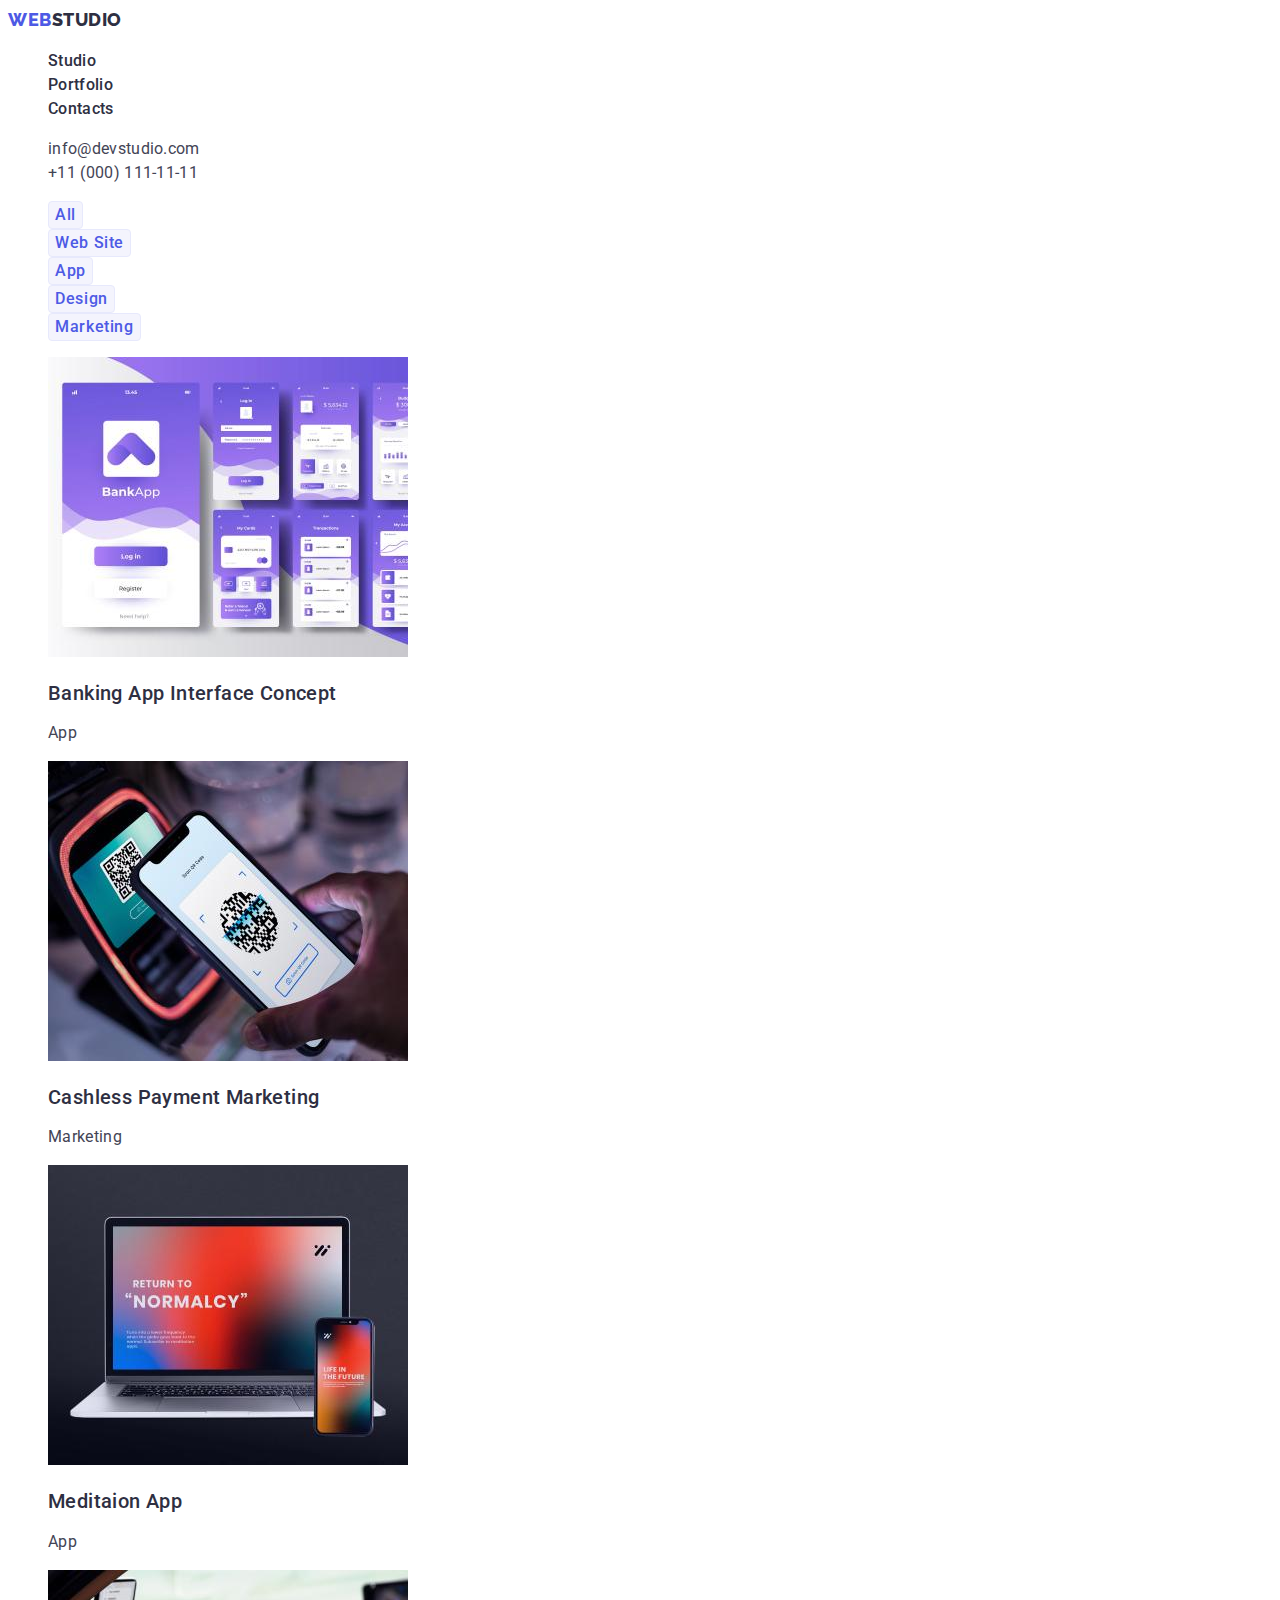
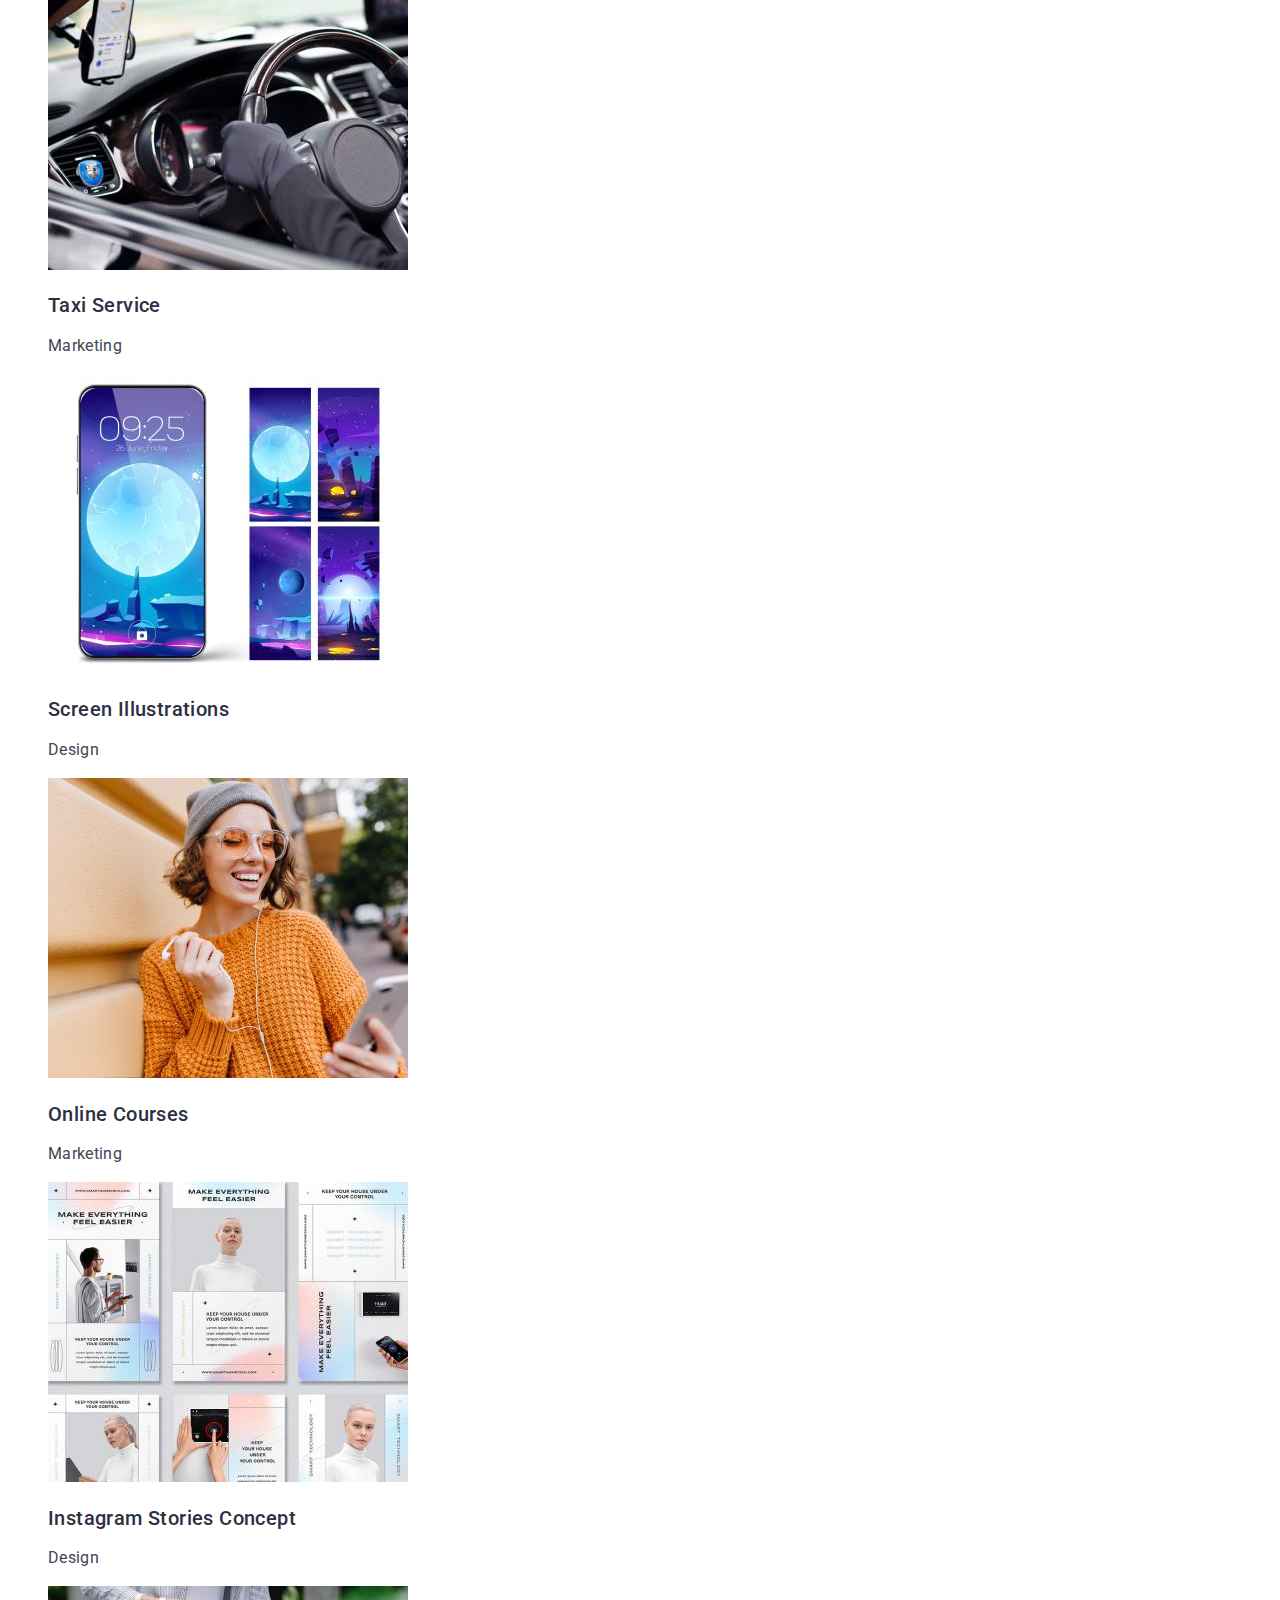
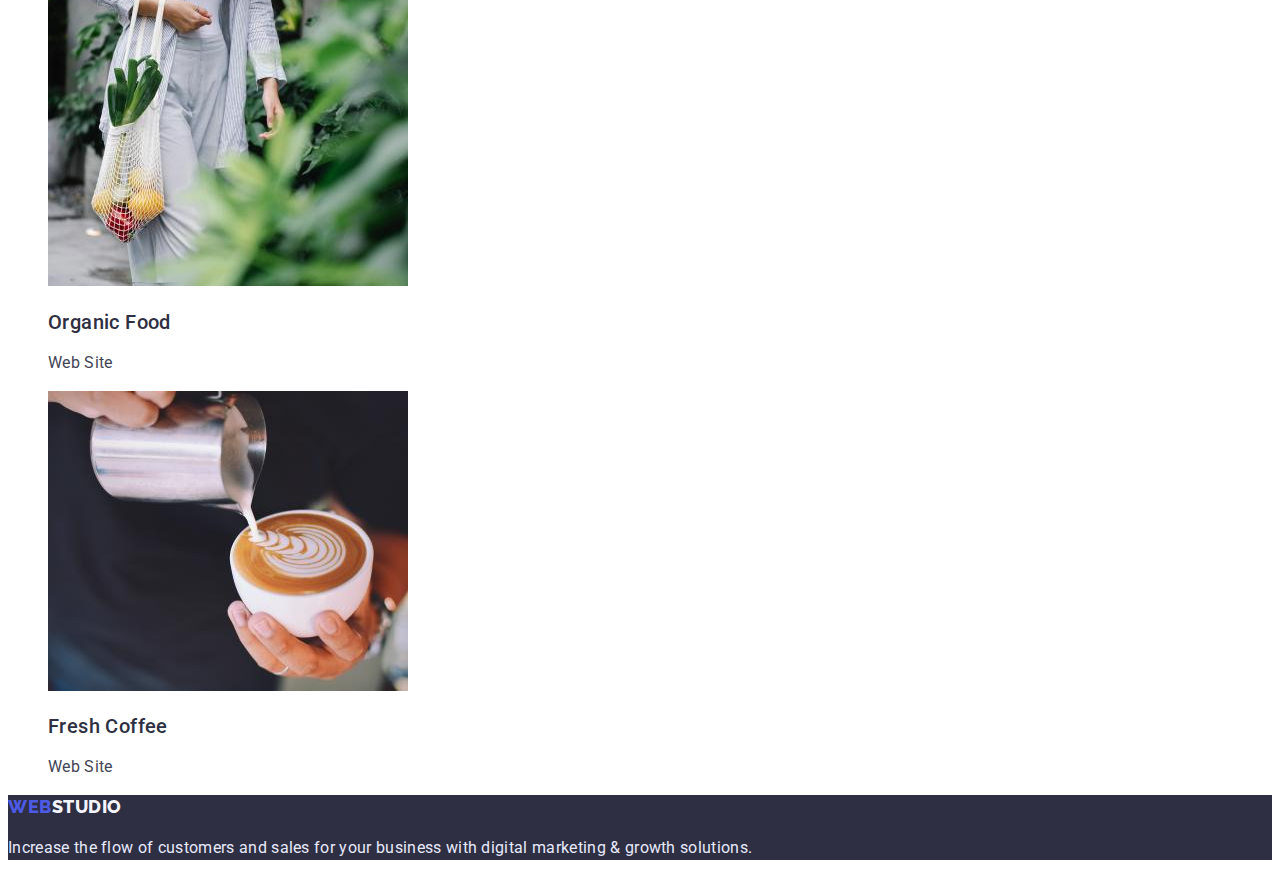
==== portfolio.html @ f460933a "Initial commit" ====
<!DOCTYPE html>
<html lang="en">
	<head>
		<meta charset="UTF-8" />
		<meta http-equiv="X-UA-Compatible" content="IE=edge" />
		<meta name="viewport" content="width=device-width, initial-scale=1.0" />
		<title>Portfolio</title>
		<link rel="stylesheet" href="./styles/styles.css" />
		<!-- fonts from google -->
		<link rel="preconnect" href="https://fonts.googleapis.com" />
		<link rel="preconnect" href="https://fonts.gstatic.com" crossorigin />
		<link
			href="https://fonts.googleapis.com/css2?family=Raleway:wght@800&family=Roboto:wght@400;500;700&display=swap"
			rel="stylesheet"
		/>
	</head>
	<body>
		<header>
			<nav>
				<a class="logo-head" href="./index.html"><span class="logo-web">WEB</span>STUDIO</a>
				<ul class="navigation-links">
					<li><a href="./index.html" class="link">Studio</a></li>
					<li><a href="./portfolio.html" class="link">Portfolio</a></li>
					<li><a href="" class="link">Contacts</a></li>
				</ul>
			</nav>

			<!-- contact info -->
			<address>
				<ul>
					<li><a href="mailto:info@devstudio.com" class="address">info@devstudio.com</a></li>
					<li><a href="tel:+110001111111" class="address">+11 (000) 111-11-11 </a></li>
				</ul>
			</address>
		</header>

		<main>
			<section>
				<h1 hidden>Our portfolio</h1>
				<ul class="filters">
					<li><button type="button" class="filters-buttons">All</button></li>
					<li><button type="button" class="filters-buttons">Web Site</button></li>
					<li><button type="button" class="filters-buttons">App</button></li>
					<li><button type="button" class="filters-buttons">Design</button></li>
					<li><button type="button" class="filters-buttons">Marketing</button></li>
				</ul>

				<!-- Portfolio pictures -->
				<ul>
					<li>
						<a href="" class="portfolios"
							><img src="./images/portfolio01.jpg" alt="Banking App Interface" width="360" />
							<h2 class="portfolio-title">Banking App Interface Concept</h2>
							<p class="kind-of-content">App</p></a
						>
					</li>
					<li>
						<a href="" class="portfolios"
							><img src="./images/portfolio02.jpg" alt="paying terminal with smartphone" width="360" />
							<h2 class="portfolio-title">Cashless Payment Marketing</h2>
							<p class="kind-of-content">Marketing</p></a
						>
					</li>
					<li>
						<a href="" class="portfolios"
							><img src="./images/portfolio03.jpg" alt="notebook with opened program" width="360" />
							<h2 class="portfolio-title">Meditaion App</h2>
							<p class="kind-of-content">App</p></a
						>
					</li>
					<li>
						<a href="" class="portfolios"
							><img
								src="./images/portfolio04.jpg"
								alt="taxi driver cockpit and smartphone with opened app on the display"
								width="360"
							/>
							<h2 class="portfolio-title">Taxi Service</h2>
							<p class="kind-of-content">Marketing</p></a
						>
					</li>
					<li>
						<a href="" class="portfolios"
							><img src="./images/portfolio05.jpg" alt="phone and different wallpapers" width="360" />
							<h2 class="portfolio-title">Screen Illustrations</h2>
							<p class="kind-of-content">Design</p></a
						>
					</li>
					<li>
						<a href="" class="portfolios"
							><img src="./images/portfolio06.jpg" alt="smiling woman with smartphone" width="360" />
							<h2 class="portfolio-title">Online Courses</h2>
							<p class="kind-of-content">Marketing</p></a
						>
					</li>
					<li>
						<a href="" class="portfolios"
							><img src="./images/portfolio07.jpg" alt="Instagram Stories Concept" width="360" />
							<h2 class="portfolio-title">Instagram Stories Concept</h2>
							<p class="kind-of-content">Design</p></a
						>
					</li>
					<li>
						<a href="" class="portfolios"
							><img src="./images/portfolio08.jpg" alt="woman with shopping bag full of food" width="360" />
							<h2 class="portfolio-title">Organic Food</h2>
							<p class="kind-of-content">Web Site</p></a
						>
					</li>
					<li>
						<a href="" class="portfolios"
							><img src="./images/portfolio09.jpg" alt="some person is pouring out a cup of coffe" width="360" />
							<h2 class="portfolio-title">Fresh Coffee</h2>
							<p class="kind-of-content">Web Site</p></a
						>
					</li>
				</ul>
			</section>
		</main>

		<!-- footer -->
		<footer>
			<a class="logo-footer" href="./index.html"><span class="logo-web">WEB</span>STUDIO</a>
			<p> Increase the flow of customers and sales for your business with digital marketing & growth solutions. </p>
		</footer>
	</body>
</html>
---- styles/styles.css ----
:root {
	--primary-title-color: #2e2f42;
	--primary-text-color: #434455;
	--secondary-background-color: #2e2f42;
	--hover-link-color: #404bbf;
}

body {
	background-color: #fff;
	color: #434455;

	font-family: Roboto;
	font-size: 16px;
	font-weight: 400;
	line-height: 1.5;
	letter-spacing: 0.02em;

	list-style: none;
}

ul {
	list-style-type: none;
}

/* ---------logo head------------ */
.logo-head,
.logo-footer {
	font-family: Raleway;
	font-size: 18px;
	font-weight: 800;
	line-height: 1.33;
	letter-spacing: 0.03em;
}
.logo-head {
	color: var(--primary-title-color);
}
/* ------------logo footer---------- */
.logo-footer {
	color: #f4f4fd;
}
.logo-web {
	color: #4d5ae5;
}

/* delating outlines of the links  */
a {
	text-decoration: none;
}
/* ---------- */

.navigation-links .link {
	font-size: 16px;
	font-weight: 500;
	line-height: 1.5;
	letter-spacing: 0.02em;

	color: var(--primary-title-color);
}

.navigation-links .link:focus,
.navigation-links .link:hover {
	color: var(--hover-link-color);
}

/* changing address font and color */
.address {
	font-style: normal;
	font-family: Roboto;
	font-size: 16px;
	font-weight: 400;
	line-height: 1.5;
	letter-spacing: 0.02em;

	color: var(--primary-text-color);
}

.address:focus,
.address:hover {
	color: var(--hover-link-color);
}

.hero-section {
	background-color: var(--secondary-background-color);
}

h1 {
	color: #fff;
	font-style: normal;
	font-weight: 700;
	font-size: 56px;
	line-height: 1.07;
	letter-spacing: 0.02em;
}

.hero-section-button {
	font-family: Roboto;
	font-size: 16px;
	font-weight: 500;
	line-height: 1.5;
	letter-spacing: 0.04em;
	border-style: solid;
	border-radius: 4px;
	border: none;

	background-color: #4d5ae5;
	color: #fff;
}
.hero-section-button:hover,
.hero-section-button:focus {
	background-color: var(--hover-link-color);
}

h3 {
	font-size: 20px;
	font-weight: 500;
	line-height: 1.2;
	letter-spacing: 0.02em;

	color: var(--primary-title-color);
}

h2 {
	font-size: 36px;
	font-weight: 700;
	line-height: 1.1;
	letter-spacing: 0.02em;

	color: var(--primary-title-color);
}
/* section 4 */
.fourth-section {
	background-color: #f4f4fd;
}
.team-card {
	background-color: #fff;
}

footer {
	background-color: var(--secondary-background-color);
	color: #e7e9fc;
}

/* -------------------------------portfolio------------------------------------ */

.portfolio-title {
	font-size: 20px;
	font-weight: 500;
	line-height: 1.2;
	letter-spacing: 0.02em;

	color: var(--primary-title-color);
}

.kind-of-content {
	font-family: Roboto;
	font-style: normal;
	font-weight: 400;
	font-size: 16px;
	line-height: 1.5;
	letter-spacing: 0.02em;

	color: #434455;
}

.filters-buttons {
	font-family: Roboto;
	background-color: #f4f4fd;
	color: #4d5ae5;
	border-color: #e7e9fc;
	border-style: solid;
	border-width: 1px;
	border-radius: 4px;

	font-weight: 500;
	font-size: 16px;
	line-height: 1.5;
	display: flex;
	align-items: center;
	text-align: center;
	letter-spacing: 0.04em;
}

.filters-buttons:focus,
.filters-buttons:hover {
	background-color: var(--hover-link-color);
	color: #fff;
}
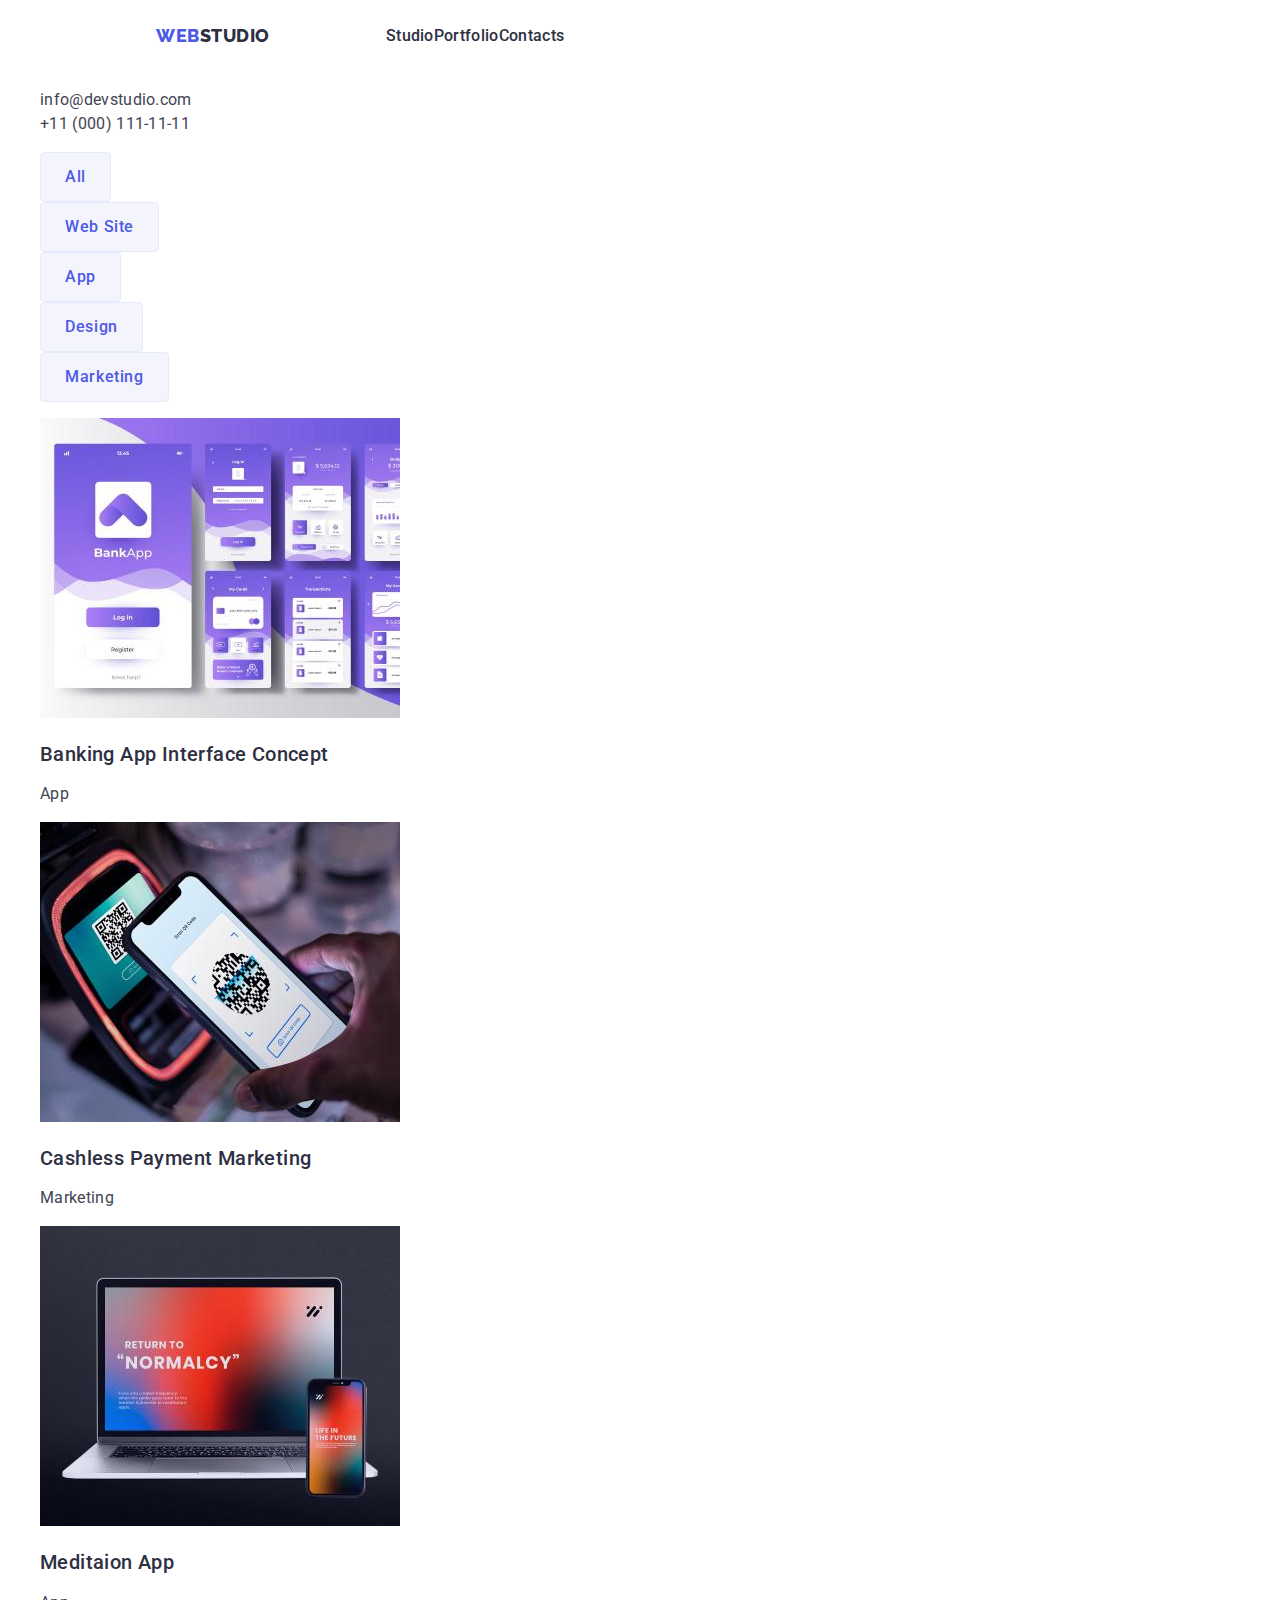
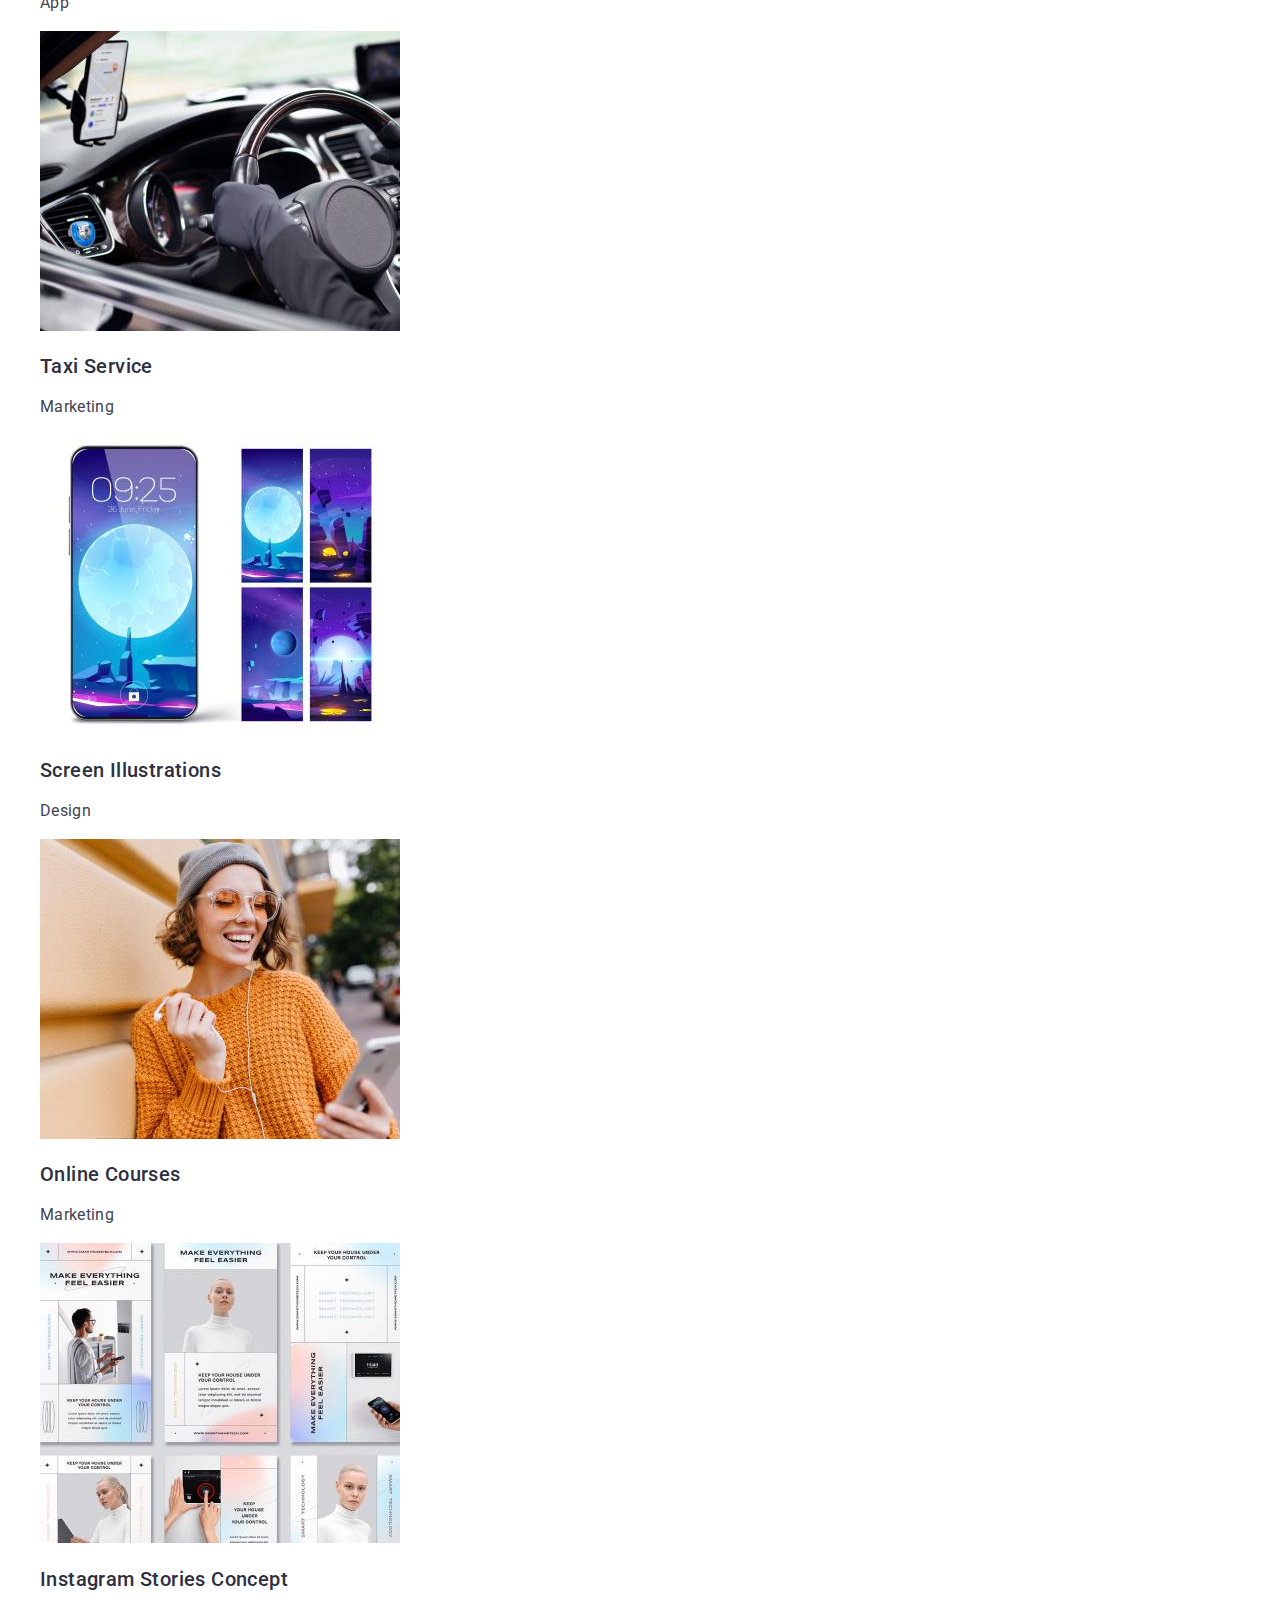
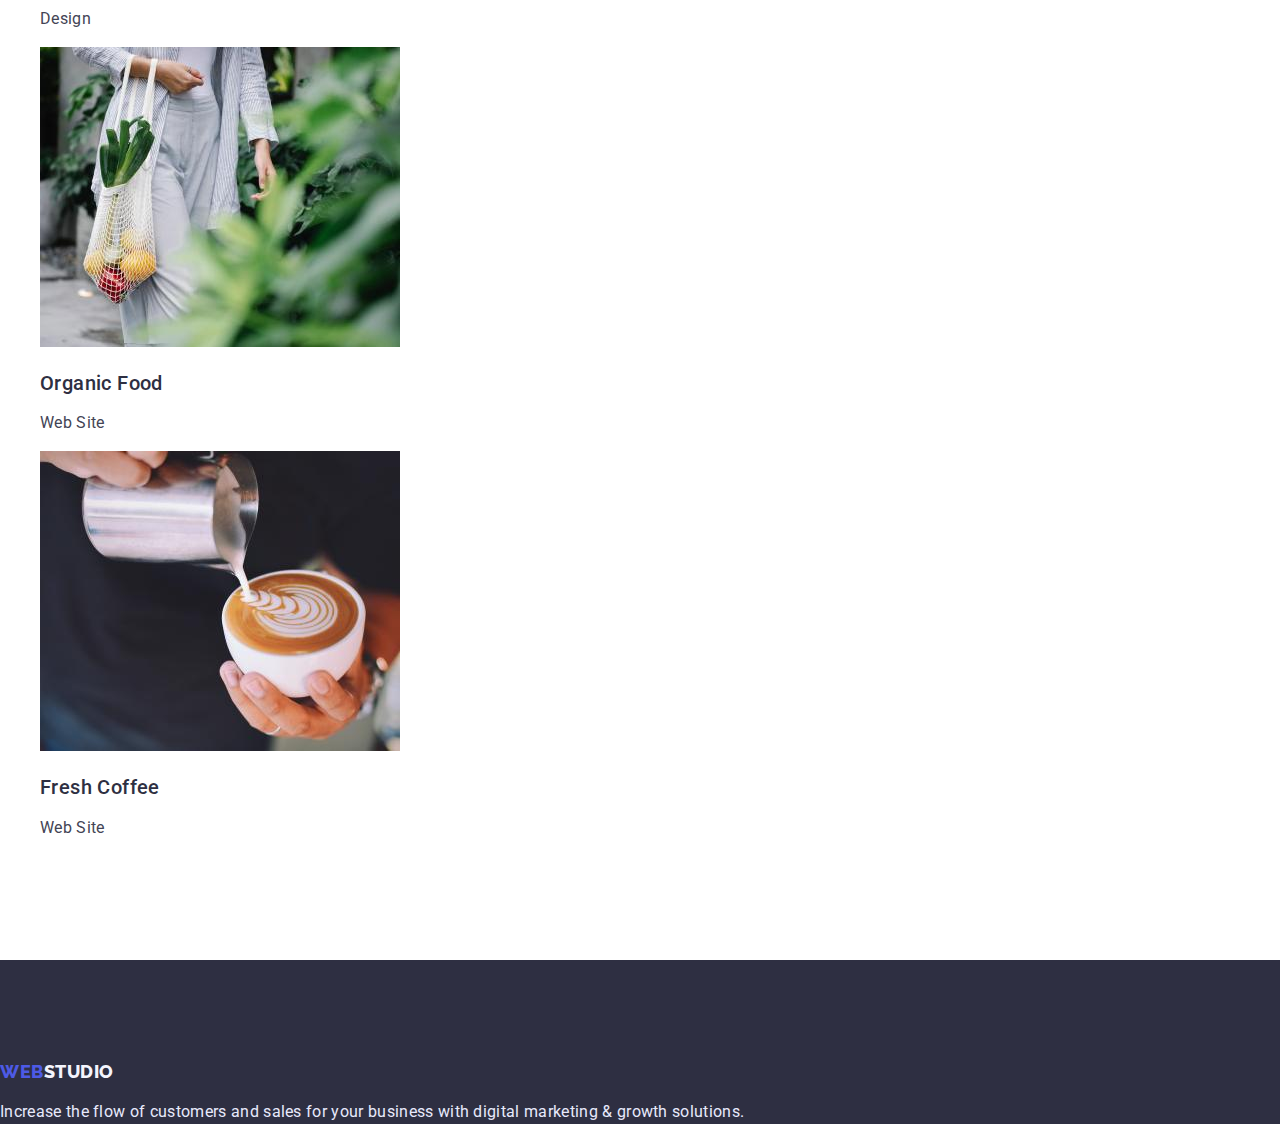
==== commit 2db0c7ba: "home work 3 start" ====
--- a/portfolio.html
+++ b/portfolio.html
@@ -5,7 +5,7 @@
 		<meta http-equiv="X-UA-Compatible" content="IE=edge" />
 		<meta name="viewport" content="width=device-width, initial-scale=1.0" />
 		<title>Portfolio</title>
-		<link rel="stylesheet" href="./styles/styles.css" />
+
 		<!-- fonts from google -->
 		<link rel="preconnect" href="https://fonts.googleapis.com" />
 		<link rel="preconnect" href="https://fonts.gstatic.com" crossorigin />
@@ -13,6 +13,11 @@
 			href="https://fonts.googleapis.com/css2?family=Raleway:wght@800&family=Roboto:wght@400;500;700&display=swap"
 			rel="stylesheet"
 		/>
+		<link
+			rel="stylesheet"
+			href="https://cdnjs.cloudflare.com/ajax/libs/modern-normalize/1.1.0/modern-normalize.min.css"
+		/>
+		<link rel="stylesheet" href="./styles/styles.css" />
 	</head>
 	<body>
 		<header>
--- a/styles/styles.css
+++ b/styles/styles.css
@@ -4,6 +4,8 @@
 	--secondary-background-color: #2e2f42;
 	--hover-link-color: #404bbf;
 }
+/* --------global style reset------ */
+/* --------------------------------- */
 
 body {
 	background-color: #fff;
@@ -81,18 +83,29 @@
 
 .hero-section {
 	background-color: var(--secondary-background-color);
-}
-
-h1 {
+	text-align: center;
+	margin-bottom: 120px;
+}
+
+.hero-section-title {
+	font-family: Roboto;
+	padding-top: 180px;
+	margin-bottom: 48px;
+	min-width: 496px;
 	color: #fff;
 	font-style: normal;
 	font-weight: 700;
 	font-size: 56px;
 	line-height: 1.07;
 	letter-spacing: 0.02em;
+	text-align: center;
 }
 
 .hero-section-button {
+	padding: 16px 32px;
+	margin-bottom: 196px;
+	min-width: 169px;
+	/* later i will give min width if needed */
 	font-family: Roboto;
 	font-size: 16px;
 	font-weight: 500;
@@ -101,7 +114,6 @@
 	border-style: solid;
 	border-radius: 4px;
 	border: none;
-
 	background-color: #4d5ae5;
 	color: #fff;
 }
@@ -163,6 +175,7 @@
 }
 
 .filters-buttons {
+	padding: 12px 24px;
 	font-family: Roboto;
 	background-color: #f4f4fd;
 	color: #4d5ae5;
@@ -185,3 +198,94 @@
 	background-color: var(--hover-link-color);
 	color: #fff;
 }
+
+/* -------------------FLEX-------------------- */
+.container {
+	width: 1158px;
+	padding-left: 15px;
+	padding-right: 15px;
+	margin: 0 auto;
+	outline: tomato solid 2px;
+}
+
+body {
+	margin: 0;
+}
+
+header {
+	margin-bottom: 8px;
+}
+
+.our-work-title {
+	text-align: center;
+	margin-bottom: 72px;
+}
+
+section {
+	margin-bottom: 120px;
+}
+
+.our-team-title {
+	text-align: center;
+	margin-bottom: 72px;
+	padding-top: 120px;
+}
+
+.footer-text {
+	width: 264px;
+	padding-bottom: 100px;
+}
+
+.logo-footer {
+	display: block;
+	padding-top: 100px;
+	margin-bottom: 16px;
+}
+
+.logo-head {
+	display: block;
+	padding-bottom: 24px;
+	padding-top: 24px;
+	margin-left: 156px;
+}
+/* -------------flex start--------- */
+
+.navigation-links {
+	display: flex;
+	margin-left: 76px;
+}
+
+.nav-link-item {
+	display: block;
+	padding-top: 24px;
+	padding-bottom: 24px;
+	background-color: tomato;
+}
+.nav-link-item:last-child {
+	margin-right: 0;
+}
+.nav-link-item:not(:last-child) {
+	margin-right: 40px;
+}
+
+.address-link {
+	display: flex;
+}
+.addess-link-item:not(:last-child) {
+	margin-right: 40px;
+}
+.addess-link-item {
+	display: block;
+	padding-top: 24px;
+	padding-bottom: 24px;
+	background-color: tomato;
+}
+
+.header-line {
+	display: flex;
+}
+
+nav {
+	display: flex;
+	align-items: center;
+}
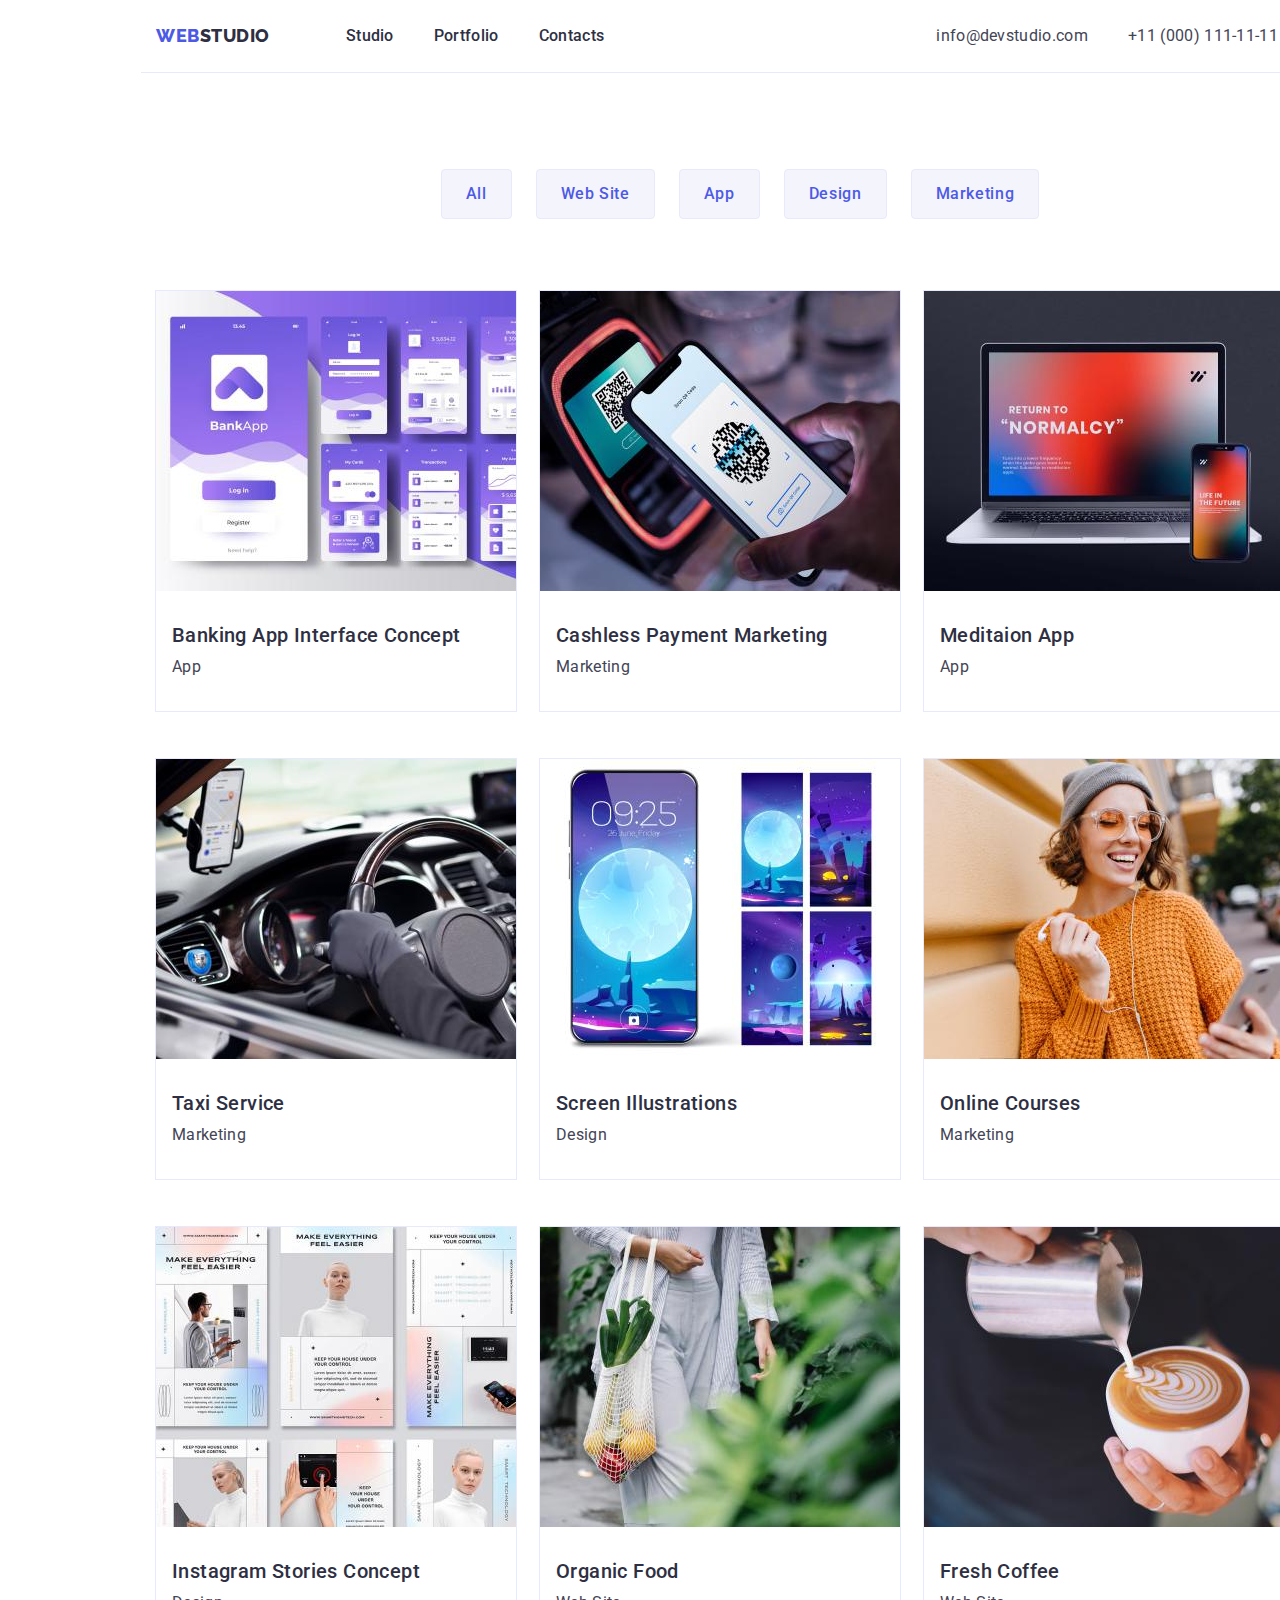
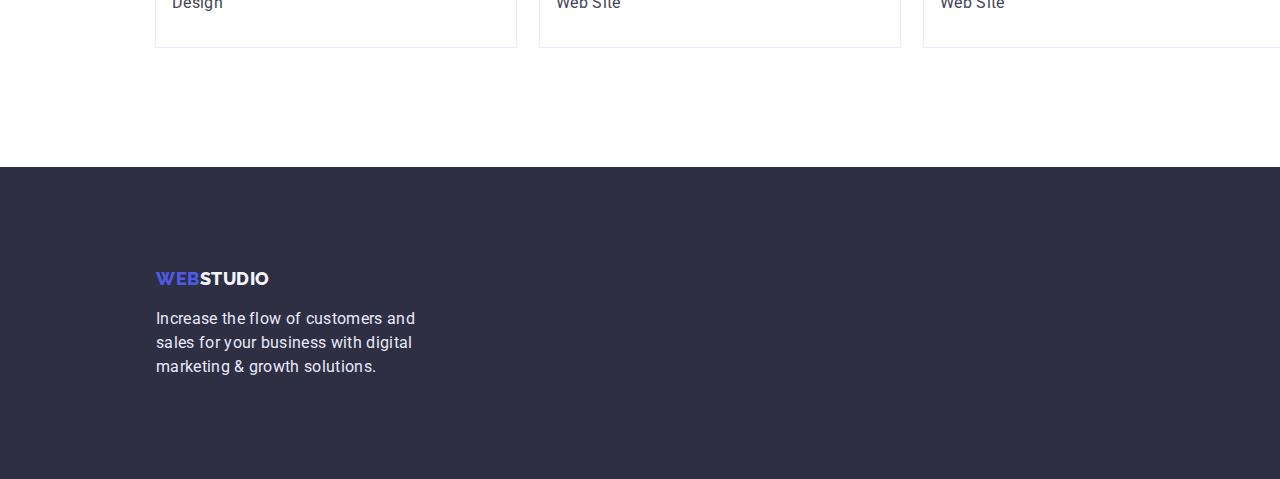
==== commit 0f241970: "first atempt HW3" ====
--- a/portfolio.html
+++ b/portfolio.html
@@ -21,26 +21,28 @@
 	</head>
 	<body>
 		<header>
-			<nav>
-				<a class="logo-head" href="./index.html"><span class="logo-web">WEB</span>STUDIO</a>
-				<ul class="navigation-links">
-					<li><a href="./index.html" class="link">Studio</a></li>
-					<li><a href="./portfolio.html" class="link">Portfolio</a></li>
-					<li><a href="" class="link">Contacts</a></li>
-				</ul>
-			</nav>
+			<div class="container header-line border-header">
+				<nav>
+					<a class="logo-head" href="./index.html"><span class="logo-web">WEB</span>STUDIO</a>
+					<ul class="navigation-links">
+						<li class="nav-link-item"><a href="./index.html" class="link">Studio</a></li>
+						<li class="nav-link-item"><a href="./portfolio.html" class="link">Portfolio</a></li>
+						<li class="nav-link-item"><a href="" class="link">Contacts</a></li>
+					</ul>
+				</nav>
 
-			<!-- contact info -->
-			<address>
-				<ul>
-					<li><a href="mailto:info@devstudio.com" class="address">info@devstudio.com</a></li>
-					<li><a href="tel:+110001111111" class="address">+11 (000) 111-11-11 </a></li>
-				</ul>
-			</address>
+				<!-- contact info -->
+				<address>
+					<ul class="address-link">
+						<li class="addess-link-item"><a href="mailto:info@devstudio.com" class="address">info@devstudio.com</a></li>
+						<li class="addess-link-item"><a href="tel:+110001111111" class="address">+11 (000) 111-11-11 </a></li>
+					</ul>
+				</address>
+			</div>
 		</header>
 
 		<main>
-			<section>
+			<section class="container">
 				<h1 hidden>Our portfolio</h1>
 				<ul class="filters">
 					<li><button type="button" class="filters-buttons">All</button></li>
@@ -51,7 +53,7 @@
 				</ul>
 
 				<!-- Portfolio pictures -->
-				<ul>
+				<ul class="portfolio-title">
 					<li>
 						<a href="" class="portfolios"
 							><img src="./images/portfolio01.jpg" alt="Banking App Interface" width="360" />
@@ -125,8 +127,12 @@
 
 		<!-- footer -->
 		<footer>
-			<a class="logo-footer" href="./index.html"><span class="logo-web">WEB</span>STUDIO</a>
-			<p> Increase the flow of customers and sales for your business with digital marketing & growth solutions. </p>
+			<div class="container">
+				<a class="logo-footer" href="./index.html"><span class="logo-web">WEB</span>STUDIO</a>
+				<p class="footer-text">
+					Increase the flow of customers and sales for your business with digital marketing & growth solutions.
+				</p>
+			</div>
 		</footer>
 	</body>
 </html>
--- a/styles/styles.css
+++ b/styles/styles.css
@@ -5,6 +5,24 @@
 	--hover-link-color: #404bbf;
 }
 /* --------global style reset------ */
+
+h2,
+h3,
+p {
+	margin: 0;
+	padding: 0;
+}
+img {
+	display: block;
+}
+.section {
+	margin-top: 0;
+	margin-bottom: 0;
+}
+ul {
+	margin-top: 0;
+	margin-bottom: 0;
+}
 /* --------------------------------- */
 
 body {
@@ -18,6 +36,7 @@
 	letter-spacing: 0.02em;
 
 	list-style: none;
+	width: 1440px;
 }
 
 ul {
@@ -64,6 +83,14 @@
 	color: var(--hover-link-color);
 }
 
+.navigation-links:last-child {
+	margin-right: 292px;
+}
+
+.border-header {
+	border-bottom: 1px solid #e7e9fc;
+}
+
 /* changing address font and color */
 .address {
 	font-style: normal;
@@ -84,13 +111,14 @@
 .hero-section {
 	background-color: var(--secondary-background-color);
 	text-align: center;
-	margin-bottom: 120px;
+	/* margin-bottom: 120px; */
 }
 
 .hero-section-title {
 	font-family: Roboto;
 	padding-top: 180px;
 	margin-bottom: 48px;
+	margin-top: 0;
 	min-width: 496px;
 	color: #fff;
 	font-style: normal;
@@ -187,6 +215,7 @@
 	font-weight: 500;
 	font-size: 16px;
 	line-height: 1.5;
+
 	display: flex;
 	align-items: center;
 	text-align: center;
@@ -205,7 +234,7 @@
 	padding-left: 15px;
 	padding-right: 15px;
 	margin: 0 auto;
-	outline: tomato solid 2px;
+	/* outline: tomato solid 2px; */
 }
 
 body {
@@ -218,17 +247,25 @@
 
 .our-work-title {
 	text-align: center;
-	margin-bottom: 72px;
+	/* margin-bottom: 72px; */
+	margin-top: 0;
+	padding-bottom: 72px;
 }
 
 section {
-	margin-bottom: 120px;
+	/* margin-bottom: 120px; */
+}
+
+.fourth-section {
+	margin-bottom: 0;
+	padding-bottom: 120px;
 }
 
 .our-team-title {
 	text-align: center;
 	margin-bottom: 72px;
 	padding-top: 120px;
+	margin-top: 0;
 }
 
 .footer-text {
@@ -246,21 +283,22 @@
 	display: block;
 	padding-bottom: 24px;
 	padding-top: 24px;
-	margin-left: 156px;
+	margin-left: 0;
+	margin-right: 36px;
 }
 /* -------------flex start--------- */
 
 .navigation-links {
 	display: flex;
-	margin-left: 76px;
 }
 
 .nav-link-item {
 	display: block;
 	padding-top: 24px;
 	padding-bottom: 24px;
-	background-color: tomato;
-}
+	/* background-color: tomato; */
+}
+
 .nav-link-item:last-child {
 	margin-right: 0;
 }
@@ -278,7 +316,7 @@
 	display: block;
 	padding-top: 24px;
 	padding-bottom: 24px;
-	background-color: tomato;
+	/* background-color: tomato; */
 }
 
 .header-line {
@@ -289,3 +327,100 @@
 	display: flex;
 	align-items: center;
 }
+/* ----------------------section 2-3------------------------- */
+.title-list {
+	display: flex;
+	justify-content: space-between;
+	padding-left: 0;
+	gap: 24px;
+}
+.title-list-pad {
+}
+.title-list:last-child {
+	padding-right: 15px;
+}
+.main-paragraph {
+	width: 264px;
+}
+
+.card-titles {
+	display: flex;
+	justify-content: space-between;
+	gap: 24px;
+	padding-left: 0;
+}
+/* .card-title:last-child {
+	padding-right: 15px;
+} */
+
+.team-card h3 {
+	text-align: center;
+	padding-top: 32px;
+	margin-bottom: 8px;
+}
+
+.team-card p {
+	text-align: center;
+	padding-bottom: 32px;
+}
+.title-list {
+	padding-bottom: 120px;
+	padding-top: 120px;
+}
+
+.title-list h3 {
+	margin-bottom: 8px;
+}
+
+/* ---------------portfolio flex----------------- */
+.filters {
+	display: flex;
+	margin-top: 96px;
+	margin-bottom: 72px;
+	gap: 24px;
+	justify-content: center;
+}
+.portfolio-title:last-child {
+	margin-bottom: 120px;
+}
+
+.portfolio-title {
+	display: flex;
+	flex-wrap: wrap;
+	justify-content: space-between;
+	padding: 0;
+	row-gap: 48px;
+}
+.portfolio-title h2,
+.portfolio-title p {
+	margin-left: 16px;
+}
+.portfolio-title h2 {
+	margin-top: 32px;
+	margin-bottom: 8px;
+}
+.portfolio-title p {
+	margin-bottom: 32px;
+}
+.portfolio-title li {
+	outline: 1px solid #e7e9fc;
+}
+
+/* ------------------------ */
+/* header {
+	outline: 1px solid tomato;} */
+/* .hero-section {
+	outline: 1px solid tomato;
+}
+.section-2 {
+	outline: 1px solid tomato;
+}
+.section-3 {
+	outline: 1px solid tomato;
+}
+.fourth-section {
+	outline: 1px solid tomato;
+}
+footer {
+	outline: 1px solid tomato;
+} */
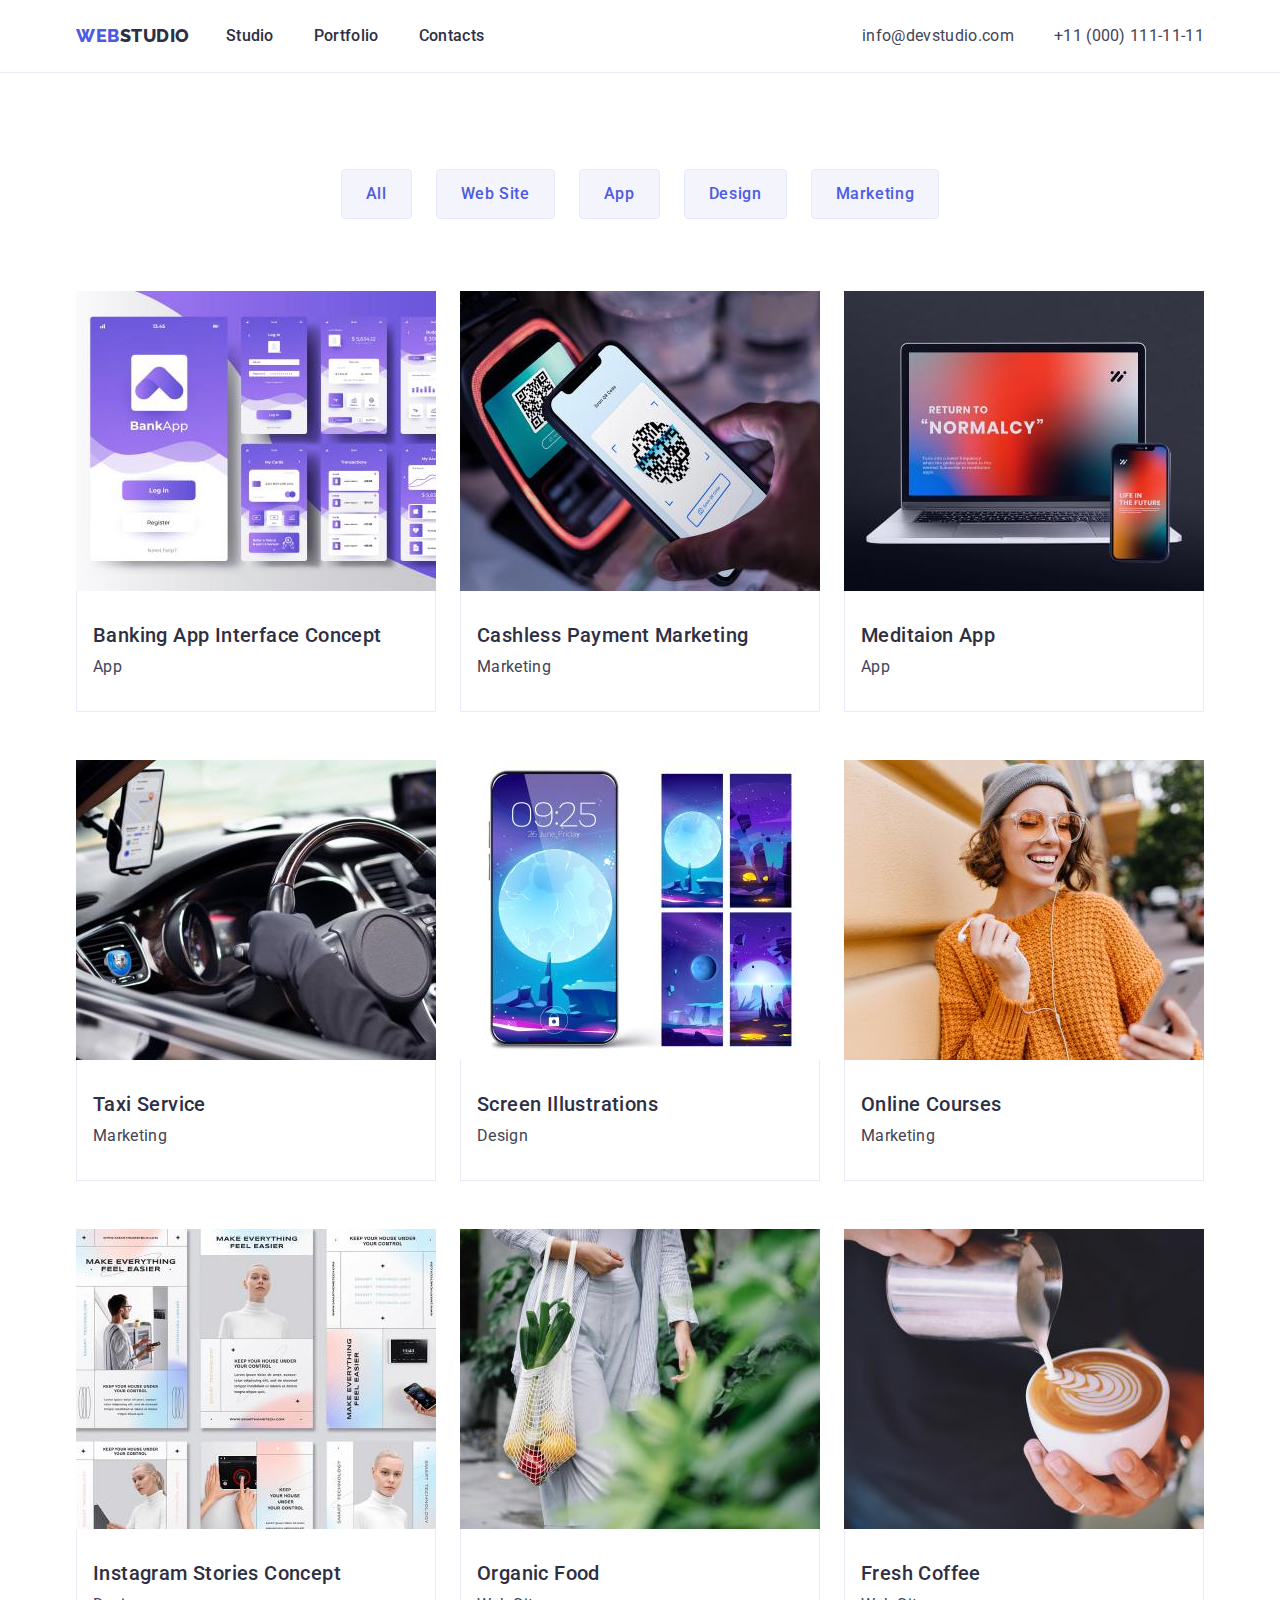
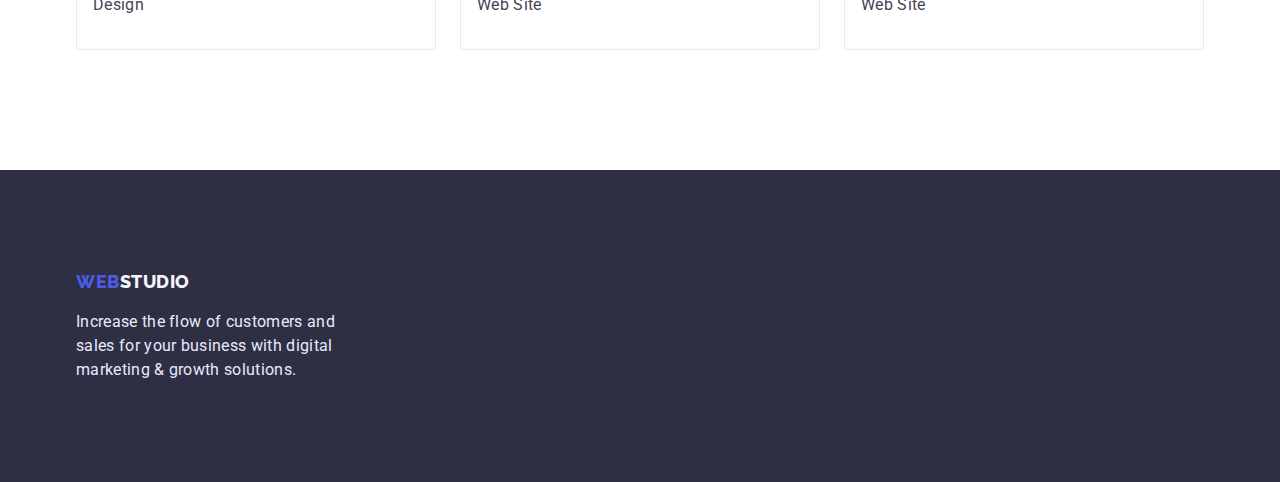
==== commit f3e1e76f: "Final version" ====
--- a/portfolio.html
+++ b/portfolio.html
@@ -20,8 +20,8 @@
 		<link rel="stylesheet" href="./styles/styles.css" />
 	</head>
 	<body>
-		<header>
-			<div class="container header-line border-header">
+		<header class="border-header">
+			<div class="container header-line">
 				<nav>
 					<a class="logo-head" href="./index.html"><span class="logo-web">WEB</span>STUDIO</a>
 					<ul class="navigation-links">
@@ -42,7 +42,7 @@
 		</header>
 
 		<main>
-			<section class="container">
+			<section class="container section-portfolio">
 				<h1 hidden>Our portfolio</h1>
 				<ul class="filters">
 					<li><button type="button" class="filters-buttons">All</button></li>
@@ -57,23 +57,29 @@
 					<li>
 						<a href="" class="portfolios"
 							><img src="./images/portfolio01.jpg" alt="Banking App Interface" width="360" />
-							<h2 class="portfolio-title">Banking App Interface Concept</h2>
-							<p class="kind-of-content">App</p></a
-						>
+							<div class="portfolio-sign">
+								<h2 class="portfolio-title">Banking App Interface Concept</h2>
+								<p class="kind-of-content">App</p>
+							</div>
+						</a>
 					</li>
 					<li>
 						<a href="" class="portfolios"
 							><img src="./images/portfolio02.jpg" alt="paying terminal with smartphone" width="360" />
-							<h2 class="portfolio-title">Cashless Payment Marketing</h2>
-							<p class="kind-of-content">Marketing</p></a
-						>
+							<div class="portfolio-sign">
+								<h2 class="portfolio-title">Cashless Payment Marketing</h2>
+								<p class="kind-of-content">Marketing</p>
+							</div>
+						</a>
 					</li>
 					<li>
 						<a href="" class="portfolios"
 							><img src="./images/portfolio03.jpg" alt="notebook with opened program" width="360" />
-							<h2 class="portfolio-title">Meditaion App</h2>
-							<p class="kind-of-content">App</p></a
-						>
+							<div class="portfolio-sign">
+								<h2 class="portfolio-title">Meditaion App</h2>
+								<p class="kind-of-content">App</p>
+							</div>
+						</a>
 					</li>
 					<li>
 						<a href="" class="portfolios"
@@ -82,44 +88,56 @@
 								alt="taxi driver cockpit and smartphone with opened app on the display"
 								width="360"
 							/>
-							<h2 class="portfolio-title">Taxi Service</h2>
-							<p class="kind-of-content">Marketing</p></a
-						>
+							<div class="portfolio-sign">
+								<h2 class="portfolio-title">Taxi Service</h2>
+								<p class="kind-of-content">Marketing</p>
+							</div>
+						</a>
 					</li>
 					<li>
 						<a href="" class="portfolios"
 							><img src="./images/portfolio05.jpg" alt="phone and different wallpapers" width="360" />
-							<h2 class="portfolio-title">Screen Illustrations</h2>
-							<p class="kind-of-content">Design</p></a
-						>
+							<div class="portfolio-sign">
+								<h2 class="portfolio-title">Screen Illustrations</h2>
+								<p class="kind-of-content">Design</p>
+							</div>
+						</a>
 					</li>
 					<li>
 						<a href="" class="portfolios"
 							><img src="./images/portfolio06.jpg" alt="smiling woman with smartphone" width="360" />
-							<h2 class="portfolio-title">Online Courses</h2>
-							<p class="kind-of-content">Marketing</p></a
-						>
+							<div class="portfolio-sign">
+								<h2 class="portfolio-title">Online Courses</h2>
+								<p class="kind-of-content">Marketing</p>
+							</div>
+						</a>
 					</li>
 					<li>
 						<a href="" class="portfolios"
 							><img src="./images/portfolio07.jpg" alt="Instagram Stories Concept" width="360" />
-							<h2 class="portfolio-title">Instagram Stories Concept</h2>
-							<p class="kind-of-content">Design</p></a
-						>
+							<div class="portfolio-sign">
+								<h2 class="portfolio-title">Instagram Stories Concept</h2>
+								<p class="kind-of-content">Design</p>
+							</div>
+						</a>
 					</li>
 					<li>
 						<a href="" class="portfolios"
 							><img src="./images/portfolio08.jpg" alt="woman with shopping bag full of food" width="360" />
-							<h2 class="portfolio-title">Organic Food</h2>
-							<p class="kind-of-content">Web Site</p></a
-						>
+							<div class="portfolio-sign">
+								<h2 class="portfolio-title">Organic Food</h2>
+								<p class="kind-of-content">Web Site</p>
+							</div>
+						</a>
 					</li>
 					<li>
 						<a href="" class="portfolios"
 							><img src="./images/portfolio09.jpg" alt="some person is pouring out a cup of coffe" width="360" />
-							<h2 class="portfolio-title">Fresh Coffee</h2>
-							<p class="kind-of-content">Web Site</p></a
-						>
+							<div class="portfolio-sign">
+								<h2 class="portfolio-title">Fresh Coffee</h2>
+								<p class="kind-of-content">Web Site</p>
+							</div>
+						</a>
 					</li>
 				</ul>
 			</section>
--- a/styles/styles.css
+++ b/styles/styles.css
@@ -4,8 +4,8 @@
 	--secondary-background-color: #2e2f42;
 	--hover-link-color: #404bbf;
 }
-/* --------global style reset------ */
-
+/* --------styles reset------ */
+h1,
 h2,
 h3,
 p {
@@ -20,8 +20,8 @@
 	margin-bottom: 0;
 }
 ul {
-	margin-top: 0;
-	margin-bottom: 0;
+	margin: 0;
+	padding: 0;
 }
 /* --------------------------------- */
 
@@ -36,7 +36,6 @@
 	letter-spacing: 0.02em;
 
 	list-style: none;
-	width: 1440px;
 }
 
 ul {
@@ -83,9 +82,7 @@
 	color: var(--hover-link-color);
 }
 
-.navigation-links:last-child {
-	margin-right: 292px;
-}
+/* .navigation-links:last-child  */
 
 .border-header {
 	border-bottom: 1px solid #e7e9fc;
@@ -93,6 +90,7 @@
 
 /* changing address font and color */
 .address {
+	/* margin-left: auto; */
 	font-style: normal;
 	font-family: Roboto;
 	font-size: 16px;
@@ -111,12 +109,11 @@
 .hero-section {
 	background-color: var(--secondary-background-color);
 	text-align: center;
-	/* margin-bottom: 120px; */
 }
 
 .hero-section-title {
 	font-family: Roboto;
-	padding-top: 180px;
+	/* padding-top: 188px; */
 	margin-bottom: 48px;
 	margin-top: 0;
 	min-width: 496px;
@@ -131,7 +128,7 @@
 
 .hero-section-button {
 	padding: 16px 32px;
-	margin-bottom: 196px;
+	/* margin-bottom: 196px; */
 	min-width: 169px;
 	/* later i will give min width if needed */
 	font-family: Roboto;
@@ -241,19 +238,11 @@
 	margin: 0;
 }
 
-header {
-	margin-bottom: 8px;
-}
-
 .our-work-title {
 	text-align: center;
 	/* margin-bottom: 72px; */
 	margin-top: 0;
 	padding-bottom: 72px;
-}
-
-section {
-	/* margin-bottom: 120px; */
 }
 
 .fourth-section {
@@ -328,14 +317,14 @@
 	align-items: center;
 }
 /* ----------------------section 2-3------------------------- */
-.title-list {
+.title-list,
+.visual-list {
 	display: flex;
 	justify-content: space-between;
 	padding-left: 0;
 	gap: 24px;
 }
-.title-list-pad {
-}
+
 .title-list:last-child {
 	padding-right: 15px;
 }
@@ -355,17 +344,13 @@
 
 .team-card h3 {
 	text-align: center;
-	padding-top: 32px;
+	/* padding-top: 32px; */
 	margin-bottom: 8px;
 }
 
 .team-card p {
 	text-align: center;
-	padding-bottom: 32px;
-}
-.title-list {
-	padding-bottom: 120px;
-	padding-top: 120px;
+	/* padding-bottom: 32px; */
 }
 
 .title-list h3 {
@@ -375,13 +360,9 @@
 /* ---------------portfolio flex----------------- */
 .filters {
 	display: flex;
-	margin-top: 96px;
 	margin-bottom: 72px;
 	gap: 24px;
 	justify-content: center;
-}
-.portfolio-title:last-child {
-	margin-bottom: 120px;
 }
 
 .portfolio-title {
@@ -391,36 +372,61 @@
 	padding: 0;
 	row-gap: 48px;
 }
-.portfolio-title h2,
-.portfolio-title p {
-	margin-left: 16px;
-}
+
 .portfolio-title h2 {
-	margin-top: 32px;
 	margin-bottom: 8px;
 }
-.portfolio-title p {
-	margin-bottom: 32px;
-}
-.portfolio-title li {
-	outline: 1px solid #e7e9fc;
+.portfolio-sign {
+	border-left: 1px solid #e7e9fc;
+	border-right: 1px solid #e7e9fc;
+	border-bottom: 1px solid #e7e9fc;
+	padding-top: 32px;
+	padding-bottom: 32px;
 }
 
 /* ------------------------ */
 /* header {
-	outline: 1px solid tomato;} */
+	outline: 1px solid tomato;
+} */
 /* .hero-section {
 	outline: 1px solid tomato;
 }
-.section-2 {
-	outline: 1px solid tomato;
-}
+.section-2,
 .section-3 {
 	outline: 1px solid tomato;
-}
-.fourth-section {
-	outline: 1px solid tomato;
-}
-footer {
-	outline: 1px solid tomato;
 } */
+
+address {
+	margin-left: auto;
+}
+.hero-section {
+	padding-top: 188px;
+	padding-bottom: 188px;
+}
+
+.section-2 {
+	padding-top: 120px;
+}
+
+.section-3 {
+	padding-top: 120px;
+	padding-bottom: 120px;
+}
+.section-portfolio {
+	padding-bottom: 120px;
+	padding-top: 96px;
+}
+
+.portfolio-sign {
+	padding-top: 32px;
+	padding-bottom: 32px;
+	padding-left: 16px;
+}
+.team-card-sign {
+	padding-top: 32px;
+	padding-bottom: 32px;
+}
+.team-card {
+	box-shadow: 0px 1px 6px rgba(46, 47, 66, 0.08), 0px 1px 1px rgba(46, 47, 66, 0.16), 0px 2px 1px rgba(46, 47, 66, 0.08);
+	border-radius: 0px 0px 4px 4px;
+}
